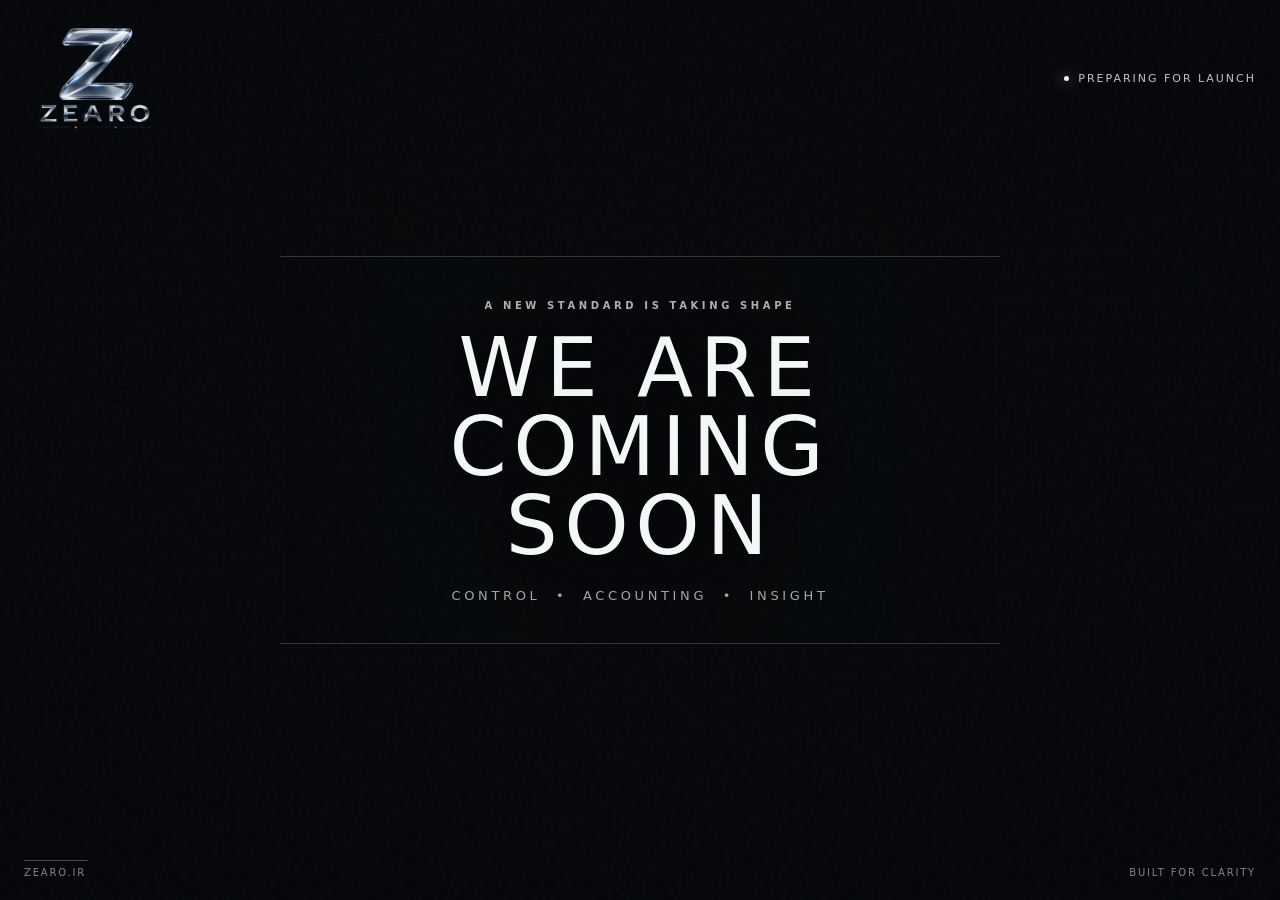
==== index.html @ f83a431b "Fix bullet character encoding in tagline" ====
<!doctype html>
<html lang="en">
<head>
  <meta charset="utf-8" />
  <meta name="viewport" content="width=device-width,initial-scale=1,viewport-fit=cover" />
  <meta name="theme-color" content="#070a0d" />
  <meta name="description" content="ZEARO â€” Control â€¢ Accounting â€¢ Insight. Coming soon." />
  <title>ZEARO â€” Coming Soon</title>
  <style>
    :root{
      --fg:#f4f7f8;
      --muted:rgba(244,247,248,.66);
      --line:rgba(255,255,255,.18);
    }

    *{box-sizing:border-box}
    html,body{width:100%;height:100%;margin:0}
    body{
      overflow:hidden;
      background:#05070a;
      color:var(--fg);
      font-family:Inter,ui-sans-serif,system-ui,-apple-system,BlinkMacSystemFont,"Segoe UI",Arial,sans-serif;
      -webkit-font-smoothing:antialiased;
      text-rendering:optimizeLegibility;
    }

    .stage{
      position:fixed;
      inset:0;
      width:100vw;
      height:100dvh;
      isolation:isolate;
      overflow:hidden;
      background:#05070a;
    }

    /* The source video itself now fills the entire viewport. */
    .hero-video{
      position:absolute;
      inset:0;
      z-index:-4;
      width:100vw;
      height:100%;
      min-width:100%;
      min-height:100%;
      object-fit:cover;
      object-position:center center;
      filter:saturate(.88) contrast(1.06) brightness(.72);
    }

    .veil{
      position:absolute;
      inset:0;
      z-index:-3;
      background:
        radial-gradient(circle at 50% 43%, transparent 0 12%, rgba(2,4,7,.06) 34%, rgba(2,4,7,.30) 80%),
        linear-gradient(to bottom, rgba(3,5,8,.26), rgba(3,5,8,.03) 30%, rgba(3,5,8,.06) 62%, rgba(3,5,8,.52));
    }

    .grain{
      position:absolute;
      inset:0;
      z-index:-2;
      opacity:.045;
      pointer-events:none;
      background-image:url("data:image/svg+xml,%3Csvg viewBox='0 0 180 180' xmlns='http://www.w3.org/2000/svg'%3E%3Cfilter id='n'%3E%3CfeTurbulence type='fractalNoise' baseFrequency='.86' numOctaves='3' stitchTiles='stitch'/%3E%3C/filter%3E%3Crect width='100%25' height='100%25' filter='url(%23n)' opacity='.62'/%3E%3C/svg%3E");
    }

    .top{
      position:absolute;
      top:max(24px,env(safe-area-inset-top));
      left:max(24px,env(safe-area-inset-left));
      right:max(24px,env(safe-area-inset-right));
      display:flex;
      justify-content:space-between;
      align-items:center;
      gap:24px;
      letter-spacing:.18em;
      text-transform:uppercase;
      font-size:11px;
      color:rgba(255,255,255,.76);
    }

    .brand{font-weight:700;letter-spacing:.30em}
    .status{display:flex;align-items:center;gap:9px;white-space:nowrap}
    .dot{
      width:5px;height:5px;border-radius:50%;
      background:#eef2f3;
      box-shadow:0 0 14px rgba(255,255,255,.78);
    }

    .center{
      position:absolute;
      inset:0;
      display:grid;
      place-items:center;
      padding:100px 24px;
      text-align:center;
    }

    .panel{
      width:min(720px,92vw);
      padding:44px 24px 40px;
      border-top:1px solid var(--line);
      border-bottom:1px solid var(--line);
      background:linear-gradient(90deg,transparent,rgba(5,8,11,.14),transparent);
      backdrop-filter:blur(1.5px);
      -webkit-backdrop-filter:blur(1.5px);
      animation:appear 1.35s cubic-bezier(.2,.72,.2,1) both;
    }

    .eyebrow{
      margin:0 0 18px;
      font-size:10px;
      line-height:1;
      font-weight:600;
      letter-spacing:.36em;
      text-transform:uppercase;
      color:rgba(255,255,255,.68);
    }

    h1{
      margin:0;
      font-size:clamp(38px,6.6vw,82px);
      line-height:.96;
      font-weight:300;
      letter-spacing:.08em;
      text-transform:uppercase;
      text-shadow:0 2px 34px rgba(0,0,0,.46);
    }

    .sub{
      margin:22px 0 0;
      font-size:clamp(10px,1.2vw,13px);
      font-weight:500;
      letter-spacing:.28em;
      text-transform:uppercase;
      color:var(--muted);
    }

    .bottom{
      position:absolute;
      left:max(24px,env(safe-area-inset-left));
      right:max(24px,env(safe-area-inset-right));
      bottom:max(22px,env(safe-area-inset-bottom));
      display:flex;
      align-items:flex-end;
      justify-content:space-between;
      gap:24px;
      font-size:10px;
      letter-spacing:.18em;
      text-transform:uppercase;
      color:rgba(255,255,255,.50);
    }

    .line{width:64px;height:1px;background:rgba(255,255,255,.28);margin-bottom:6px}

    @keyframes appear{
      from{opacity:0;transform:translateY(16px);filter:blur(5px)}
      to{opacity:1;transform:translateY(0);filter:blur(0)}
    }

    @media (max-width:640px){
      .top{top:max(18px,env(safe-area-inset-top));left:18px;right:18px}
      .top .status{display:none}
      .center{padding:84px 18px}
      .panel{padding:34px 10px 30px;width:100%}
      .eyebrow{letter-spacing:.28em}
      h1{letter-spacing:.055em}
      .sub{line-height:1.8;letter-spacing:.19em}
      .bottom{left:18px;right:18px;bottom:max(18px,env(safe-area-inset-bottom))}
      .bottom .right{display:none}
      .hero-video{object-position:center center}
    }

    @media (prefers-reduced-motion:reduce){.panel{animation:none}}
  </style>
</head>
<body>
  <main class="stage">
    <video class="hero-video" autoplay muted loop playsinline preload="auto">
      <source src="assets/zearo-coming-soon.mp4" type="video/mp4">
    </video>

    <div class="veil"></div>
    <div class="grain"></div>

    <header class="top">
      <div class="brand"><img src="assets/zearo-logo-system.png" alt="ZEARO" style="display:block;width:140px;max-width:28vw;height:auto;"></div>
      <div class="status"><span class="dot"></span><span>Preparing for launch</span></div>
    </header>

    <section class="center" aria-label="ZEARO coming soon">
      <div class="panel">
        <p class="eyebrow">A new standard is taking shape</p>
        <h1>We Are<br>Coming Soon</h1>
        <p class="sub">Control&nbsp;&nbsp;&bull;&nbsp;&nbsp;Accounting&nbsp;&nbsp;&bull;&nbsp;&nbsp;Insight</p>
      </div>
    </section>

    <footer class="bottom">
      <div><div class="line"></div><div>zearo.ir</div></div>
      <div class="right">Built for clarity</div>
    </footer>
  </main>

  <script>
    const video=document.querySelector('.hero-video');
    const start=()=>video.play().catch(()=>{});
    start();
    document.addEventListener('visibilitychange',()=>{if(!document.hidden)start();});
  </script>
</body>
</html>
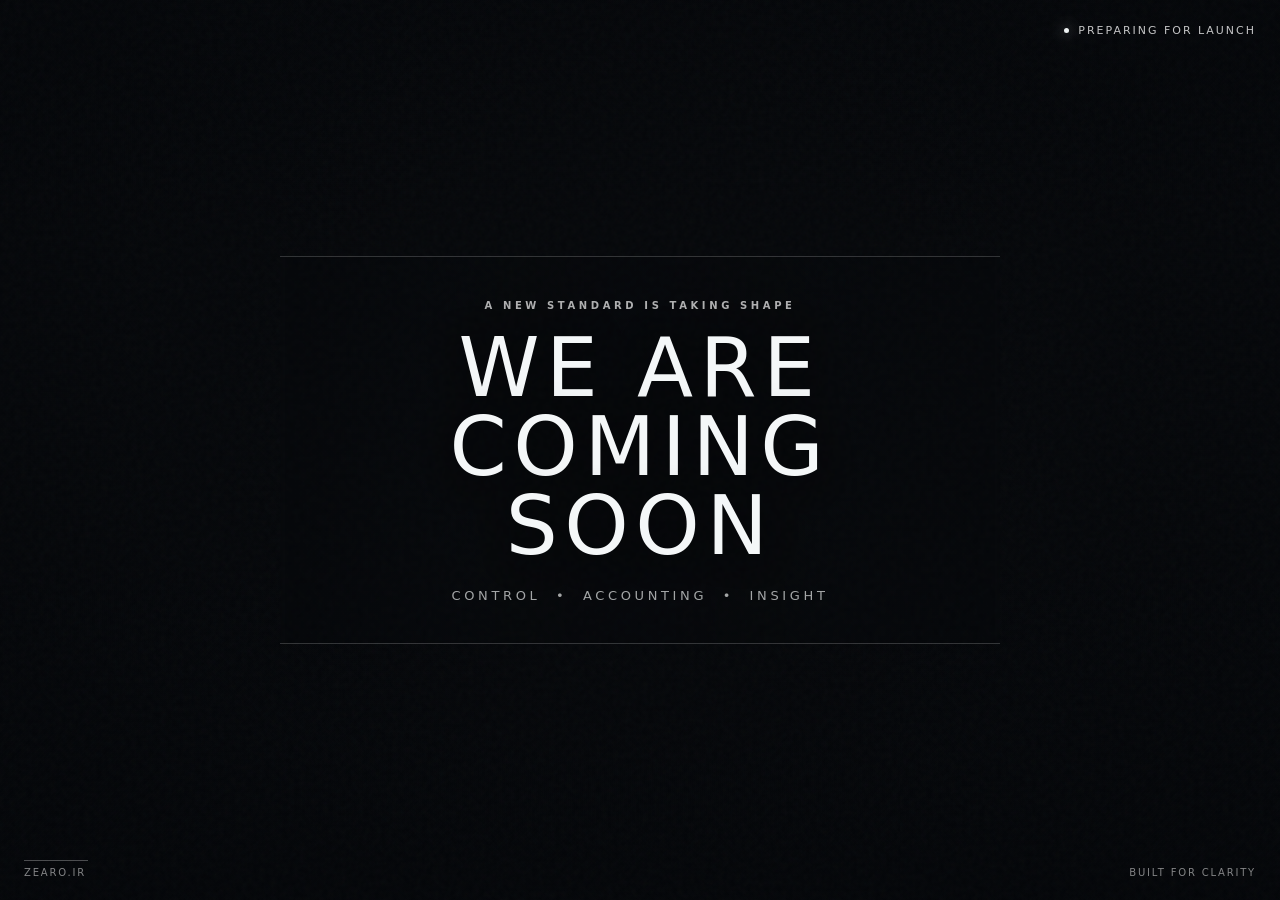
==== commit 1963b1b6: "Remove top landing logo" ====
--- a/index.html
+++ b/index.html
@@ -4,8 +4,8 @@
   <meta charset="utf-8" />
   <meta name="viewport" content="width=device-width,initial-scale=1,viewport-fit=cover" />
   <meta name="theme-color" content="#070a0d" />
-  <meta name="description" content="ZEARO â€” Control â€¢ Accounting â€¢ Insight. Coming soon." />
-  <title>ZEARO â€” Coming Soon</title>
+  <meta name="description" content="ZEARO | Control - Accounting - Insight. Coming soon." />
+  <title>ZEARO | Coming Soon</title>
   <style>
     :root{
       --fg:#f4f7f8;
@@ -34,7 +34,6 @@
       background:#05070a;
     }
 
-    /* The source video itself now fills the entire viewport. */
     .hero-video{
       position:absolute;
       inset:0;
@@ -72,7 +71,7 @@
       left:max(24px,env(safe-area-inset-left));
       right:max(24px,env(safe-area-inset-right));
       display:flex;
-      justify-content:space-between;
+      justify-content:flex-end;
       align-items:center;
       gap:24px;
       letter-spacing:.18em;
@@ -81,7 +80,6 @@
       color:rgba(255,255,255,.76);
     }
 
-    .brand{font-weight:700;letter-spacing:.30em}
     .status{display:flex;align-items:center;gap:9px;white-space:nowrap}
     .dot{
       width:5px;height:5px;border-radius:50%;
@@ -186,7 +184,6 @@
     <div class="grain"></div>
 
     <header class="top">
-      <div class="brand"><img src="assets/zearo-logo-system.png" alt="ZEARO" style="display:block;width:140px;max-width:28vw;height:auto;"></div>
       <div class="status"><span class="dot"></span><span>Preparing for launch</span></div>
     </header>
 
@@ -212,6 +209,3 @@
   </script>
 </body>
 </html>
-
-
-
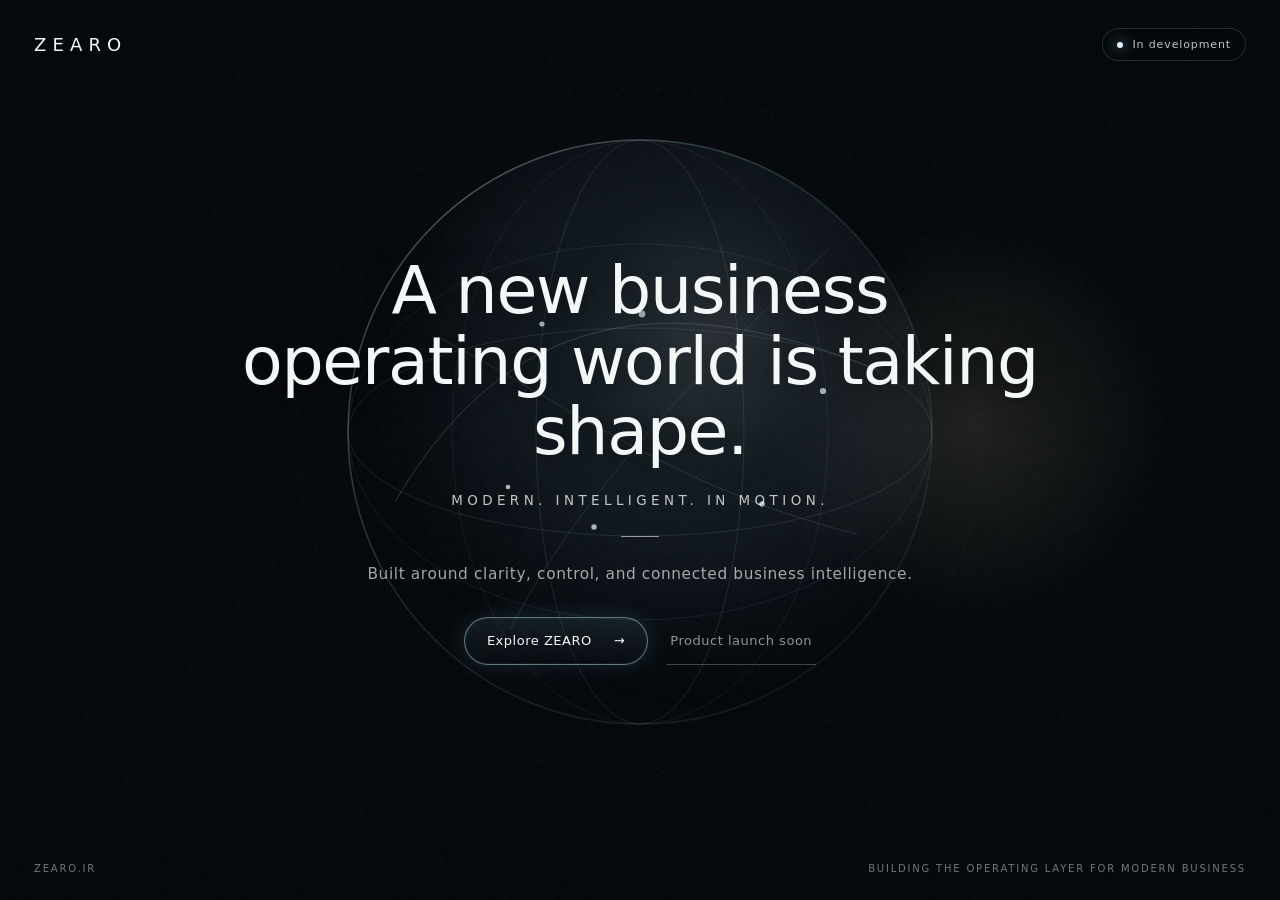
==== commit f74039a2: "Refresh ZEARO pre-launch hero with intelligent world direction" ====
--- a/index.html
+++ b/index.html
@@ -3,27 +3,31 @@
 <head>
   <meta charset="utf-8" />
   <meta name="viewport" content="width=device-width,initial-scale=1,viewport-fit=cover" />
-  <meta name="theme-color" content="#070a0d" />
-  <meta name="description" content="ZEARO | Control - Accounting - Insight. Coming soon." />
-  <title>ZEARO | Coming Soon</title>
+  <meta name="theme-color" content="#05080b" />
+  <meta name="description" content="ZEARO — a modern, intelligent business operating world is taking shape." />
+  <meta property="og:title" content="ZEARO | In Development" />
+  <meta property="og:description" content="A new business operating world is taking shape." />
+  <meta property="og:type" content="website" />
+  <meta property="og:url" content="https://zearo.ir/" />
+  <title>ZEARO | In Development</title>
   <style>
     :root{
       --fg:#f4f7f8;
       --muted:rgba(244,247,248,.66);
-      --line:rgba(255,255,255,.18);
-    }
-
+      --soft:rgba(244,247,248,.46);
+      --line:rgba(255,255,255,.15);
+      --glass:rgba(8,13,18,.26);
+    }
     *{box-sizing:border-box}
     html,body{width:100%;height:100%;margin:0}
     body{
       overflow:hidden;
-      background:#05070a;
+      background:#05080b;
       color:var(--fg);
       font-family:Inter,ui-sans-serif,system-ui,-apple-system,BlinkMacSystemFont,"Segoe UI",Arial,sans-serif;
       -webkit-font-smoothing:antialiased;
       text-rendering:optimizeLegibility;
     }
-
     .stage{
       position:fixed;
       inset:0;
@@ -31,173 +35,279 @@
       height:100dvh;
       isolation:isolate;
       overflow:hidden;
-      background:#05070a;
-    }
-
+      background:#05080b;
+    }
     .hero-video{
       position:absolute;
       inset:0;
-      z-index:-4;
+      z-index:-6;
       width:100vw;
       height:100%;
       min-width:100%;
       min-height:100%;
       object-fit:cover;
       object-position:center center;
-      filter:saturate(.88) contrast(1.06) brightness(.72);
-    }
-
+      filter:saturate(.72) contrast(1.08) brightness(.55);
+      transform:scale(1.025);
+    }
     .veil{
       position:absolute;
       inset:0;
-      z-index:-3;
+      z-index:-5;
       background:
-        radial-gradient(circle at 50% 43%, transparent 0 12%, rgba(2,4,7,.06) 34%, rgba(2,4,7,.30) 80%),
-        linear-gradient(to bottom, rgba(3,5,8,.26), rgba(3,5,8,.03) 30%, rgba(3,5,8,.06) 62%, rgba(3,5,8,.52));
-    }
-
+        radial-gradient(circle at 50% 45%, rgba(80,123,147,.08), transparent 33%),
+        radial-gradient(circle at 76% 47%, rgba(218,214,183,.12), transparent 18%),
+        linear-gradient(to bottom, rgba(2,5,8,.30), rgba(2,5,8,.05) 42%, rgba(2,5,8,.35) 100%);
+    }
     .grain{
       position:absolute;
       inset:0;
-      z-index:-2;
-      opacity:.045;
+      z-index:-1;
+      opacity:.035;
       pointer-events:none;
       background-image:url("data:image/svg+xml,%3Csvg viewBox='0 0 180 180' xmlns='http://www.w3.org/2000/svg'%3E%3Cfilter id='n'%3E%3CfeTurbulence type='fractalNoise' baseFrequency='.86' numOctaves='3' stitchTiles='stitch'/%3E%3C/filter%3E%3Crect width='100%25' height='100%25' filter='url(%23n)' opacity='.62'/%3E%3C/svg%3E");
     }
-
+    .grid{
+      position:absolute;
+      inset:0;
+      z-index:-3;
+      pointer-events:none;
+      opacity:.18;
+      background:
+        linear-gradient(90deg,transparent 24.9%,rgba(255,255,255,.08) 25%,transparent 25.1%,transparent 49.9%,rgba(255,255,255,.08) 50%,transparent 50.1%,transparent 74.9%,rgba(255,255,255,.08) 75%,transparent 75.1%);
+      mask-image:linear-gradient(to bottom,rgba(0,0,0,.7),transparent 82%);
+    }
+    .world{
+      position:absolute;
+      z-index:-2;
+      left:50%;
+      top:48%;
+      width:min(900px,78vw);
+      aspect-ratio:1;
+      transform:translate(-50%,-50%);
+      opacity:.72;
+      filter:drop-shadow(0 0 38px rgba(155,210,236,.12));
+      animation:float 12s ease-in-out infinite;
+    }
+    .world svg{width:100%;height:100%;display:block}
     .top{
       position:absolute;
-      top:max(24px,env(safe-area-inset-top));
-      left:max(24px,env(safe-area-inset-left));
-      right:max(24px,env(safe-area-inset-right));
-      display:flex;
-      justify-content:flex-end;
-      align-items:center;
+      top:max(28px,env(safe-area-inset-top));
+      left:max(34px,env(safe-area-inset-left));
+      right:max(34px,env(safe-area-inset-right));
+      display:flex;
+      align-items:center;
+      justify-content:space-between;
       gap:24px;
-      letter-spacing:.18em;
+      font-size:11px;
       text-transform:uppercase;
-      font-size:11px;
+      letter-spacing:.20em;
+    }
+    .brand{font-size:18px;letter-spacing:.34em;font-weight:500}
+    .status{
+      display:flex;
+      align-items:center;
+      gap:9px;
+      padding:9px 14px;
+      border:1px solid rgba(255,255,255,.14);
+      border-radius:999px;
+      background:rgba(4,8,12,.28);
+      backdrop-filter:blur(12px);
+      -webkit-backdrop-filter:blur(12px);
       color:rgba(255,255,255,.76);
-    }
-
-    .status{display:flex;align-items:center;gap:9px;white-space:nowrap}
+      letter-spacing:.08em;
+      text-transform:none;
+    }
     .dot{
-      width:5px;height:5px;border-radius:50%;
-      background:#eef2f3;
-      box-shadow:0 0 14px rgba(255,255,255,.78);
-    }
-
+      width:6px;height:6px;border-radius:50%;
+      background:#dff4ff;
+      box-shadow:0 0 14px rgba(188,232,255,.9);
+    }
     .center{
       position:absolute;
       inset:0;
       display:grid;
       place-items:center;
-      padding:100px 24px;
+      padding:116px 22px 96px;
       text-align:center;
     }
-
-    .panel{
-      width:min(720px,92vw);
-      padding:44px 24px 40px;
-      border-top:1px solid var(--line);
-      border-bottom:1px solid var(--line);
-      background:linear-gradient(90deg,transparent,rgba(5,8,11,.14),transparent);
-      backdrop-filter:blur(1.5px);
-      -webkit-backdrop-filter:blur(1.5px);
-      animation:appear 1.35s cubic-bezier(.2,.72,.2,1) both;
-    }
-
-    .eyebrow{
-      margin:0 0 18px;
-      font-size:10px;
-      line-height:1;
-      font-weight:600;
-      letter-spacing:.36em;
-      text-transform:uppercase;
-      color:rgba(255,255,255,.68);
-    }
-
+    .hero{
+      width:min(920px,92vw);
+      display:flex;
+      flex-direction:column;
+      align-items:center;
+      animation:appear 1.2s cubic-bezier(.2,.72,.2,1) both;
+    }
     h1{
       margin:0;
-      font-size:clamp(38px,6.6vw,82px);
-      line-height:.96;
+      max-width:900px;
+      font-size:clamp(38px,5.2vw,74px);
+      line-height:1.06;
       font-weight:300;
-      letter-spacing:.08em;
+      letter-spacing:-.02em;
+      text-shadow:0 3px 32px rgba(0,0,0,.56);
+    }
+    .sub{
+      margin:26px 0 0;
+      font-size:clamp(11px,1.05vw,14px);
+      font-weight:500;
+      letter-spacing:.33em;
       text-transform:uppercase;
-      text-shadow:0 2px 34px rgba(0,0,0,.46);
-    }
-
-    .sub{
-      margin:22px 0 0;
-      font-size:clamp(10px,1.2vw,13px);
-      font-weight:500;
-      letter-spacing:.28em;
-      text-transform:uppercase;
+      color:rgba(255,255,255,.75);
+    }
+    .rule{
+      width:38px;
+      height:1px;
+      margin:28px 0 24px;
+      background:rgba(255,255,255,.56);
+    }
+    .desc{
+      margin:0;
+      max-width:760px;
+      font-size:clamp(13px,1.2vw,16px);
+      line-height:1.7;
+      letter-spacing:.04em;
       color:var(--muted);
     }
-
+    .actions{
+      margin-top:30px;
+      display:flex;
+      align-items:center;
+      justify-content:center;
+      gap:18px;
+      flex-wrap:wrap;
+    }
+    .primary,.secondary{
+      display:inline-flex;
+      align-items:center;
+      justify-content:center;
+      min-height:48px;
+      text-decoration:none;
+      color:var(--fg);
+      font-size:13px;
+      letter-spacing:.04em;
+    }
+    .primary{
+      min-width:184px;
+      gap:22px;
+      padding:0 22px;
+      border:1px solid rgba(196,231,248,.45);
+      border-radius:999px;
+      background:linear-gradient(180deg,rgba(146,205,234,.10),rgba(12,18,24,.36));
+      box-shadow:0 0 0 1px rgba(142,207,239,.06) inset,0 0 22px rgba(113,194,236,.16);
+      backdrop-filter:blur(10px);
+      -webkit-backdrop-filter:blur(10px);
+    }
+    .secondary{
+      min-width:auto;
+      padding:0 4px;
+      color:rgba(255,255,255,.56);
+      border-bottom:1px solid rgba(255,255,255,.24);
+    }
     .bottom{
       position:absolute;
-      left:max(24px,env(safe-area-inset-left));
-      right:max(24px,env(safe-area-inset-right));
-      bottom:max(22px,env(safe-area-inset-bottom));
-      display:flex;
-      align-items:flex-end;
+      left:max(34px,env(safe-area-inset-left));
+      right:max(34px,env(safe-area-inset-right));
+      bottom:max(26px,env(safe-area-inset-bottom));
+      display:flex;
       justify-content:space-between;
-      gap:24px;
+      gap:20px;
       font-size:10px;
       letter-spacing:.18em;
       text-transform:uppercase;
-      color:rgba(255,255,255,.50);
-    }
-
-    .line{width:64px;height:1px;background:rgba(255,255,255,.28);margin-bottom:6px}
-
+      color:var(--soft);
+    }
     @keyframes appear{
-      from{opacity:0;transform:translateY(16px);filter:blur(5px)}
+      from{opacity:0;transform:translateY(18px);filter:blur(5px)}
       to{opacity:1;transform:translateY(0);filter:blur(0)}
     }
-
-    @media (max-width:640px){
-      .top{top:max(18px,env(safe-area-inset-top));left:18px;right:18px}
-      .top .status{display:none}
-      .center{padding:84px 18px}
-      .panel{padding:34px 10px 30px;width:100%}
-      .eyebrow{letter-spacing:.28em}
-      h1{letter-spacing:.055em}
-      .sub{line-height:1.8;letter-spacing:.19em}
-      .bottom{left:18px;right:18px;bottom:max(18px,env(safe-area-inset-bottom))}
+    @keyframes float{
+      0%,100%{transform:translate(-50%,-50%) scale(1)}
+      50%{transform:translate(-50%,-51.2%) scale(1.012)}
+    }
+    @media(max-width:700px){
+      .top{top:max(20px,env(safe-area-inset-top));left:20px;right:20px}
+      .brand{font-size:15px}
+      .status{font-size:10px;padding:8px 11px}
+      .center{padding:100px 18px 86px}
+      .world{width:125vw;top:45%;opacity:.56}
+      h1{font-size:clamp(38px,11vw,58px);line-height:1.02}
+      .sub{font-size:10px;line-height:1.8;letter-spacing:.22em}
+      .desc{max-width:330px;font-size:12px}
+      .actions{margin-top:24px;gap:14px}
+      .primary{min-width:170px}
+      .bottom{left:20px;right:20px;bottom:max(18px,env(safe-area-inset-bottom))}
       .bottom .right{display:none}
-      .hero-video{object-position:center center}
-    }
-
-    @media (prefers-reduced-motion:reduce){.panel{animation:none}}
+    }
+    @media(prefers-reduced-motion:reduce){.hero,.world{animation:none}}
   </style>
 </head>
 <body>
   <main class="stage">
-    <video class="hero-video" autoplay muted loop playsinline preload="auto">
+    <video class="hero-video" autoplay muted loop playsinline preload="auto" aria-hidden="true">
       <source src="assets/zearo-coming-soon.mp4" type="video/mp4">
     </video>
 
     <div class="veil"></div>
+    <div class="grid"></div>
+
+    <div class="world" aria-hidden="true">
+      <svg viewBox="0 0 900 900" role="presentation">
+        <defs>
+          <radialGradient id="orb" cx="62%" cy="34%" r="64%">
+            <stop offset="0" stop-color="#dff4ff" stop-opacity=".22"/>
+            <stop offset=".38" stop-color="#7fb0ca" stop-opacity=".10"/>
+            <stop offset=".72" stop-color="#162733" stop-opacity=".16"/>
+            <stop offset="1" stop-color="#05080b" stop-opacity="0"/>
+          </radialGradient>
+          <linearGradient id="rim" x1="0" y1="0" x2="1" y2="1">
+            <stop offset="0" stop-color="#e9f8ff" stop-opacity=".54"/>
+            <stop offset=".48" stop-color="#8cc7e4" stop-opacity=".22"/>
+            <stop offset="1" stop-color="#d8b985" stop-opacity=".10"/>
+          </linearGradient>
+        </defs>
+        <circle cx="450" cy="450" r="292" fill="url(#orb)" stroke="url(#rim)" stroke-width="1.4"/>
+        <ellipse cx="450" cy="450" rx="292" ry="104" fill="none" stroke="#d8f1ff" stroke-opacity=".14"/>
+        <ellipse cx="450" cy="450" rx="292" ry="188" fill="none" stroke="#d8f1ff" stroke-opacity=".10"/>
+        <ellipse cx="450" cy="450" rx="104" ry="292" fill="none" stroke="#d8f1ff" stroke-opacity=".14"/>
+        <ellipse cx="450" cy="450" rx="188" ry="292" fill="none" stroke="#d8f1ff" stroke-opacity=".09"/>
+        <circle cx="450" cy="450" r="344" fill="none" stroke="#d8f1ff" stroke-opacity=".10" stroke-dasharray="2 7"/>
+        <circle cx="450" cy="450" r="380" fill="none" stroke="#d8f1ff" stroke-opacity=".08" stroke-dasharray="1 9"/>
+        <path d="M205 520 C315 332 470 300 688 388" fill="none" stroke="#dff4ff" stroke-opacity=".25"/>
+        <path d="M248 355 C390 430 490 508 667 552" fill="none" stroke="#dff4ff" stroke-opacity=".18"/>
+        <path d="M320 648 C390 510 510 390 640 266" fill="none" stroke="#dff4ff" stroke-opacity=".15"/>
+        <g fill="#e9f8ff">
+          <circle cx="271" cy="398" r="3.2"/><circle cx="352" cy="342" r="2.6"/>
+          <circle cx="452" cy="332" r="3.4"/><circle cx="548" cy="365" r="2.5"/>
+          <circle cx="633" cy="409" r="3.1"/><circle cx="572" cy="522" r="2.8"/>
+          <circle cx="404" cy="545" r="2.7"/><circle cx="318" cy="505" r="2.3"/>
+        </g>
+      </svg>
+    </div>
+
     <div class="grain"></div>
 
     <header class="top">
-      <div class="status"><span class="dot"></span><span>Preparing for launch</span></div>
+      <div class="brand">ZEARO</div>
+      <div class="status"><span class="dot"></span><span>In development</span></div>
     </header>
 
-    <section class="center" aria-label="ZEARO coming soon">
-      <div class="panel">
-        <p class="eyebrow">A new standard is taking shape</p>
-        <h1>We Are<br>Coming Soon</h1>
-        <p class="sub">Control&nbsp;&nbsp;&bull;&nbsp;&nbsp;Accounting&nbsp;&nbsp;&bull;&nbsp;&nbsp;Insight</p>
+    <section class="center" aria-label="ZEARO pre-launch">
+      <div class="hero">
+        <h1>A new business<br>operating world is taking shape.</h1>
+        <p class="sub">Modern. Intelligent. In motion.</p>
+        <div class="rule"></div>
+        <p class="desc">Built around clarity, control, and connected business intelligence.</p>
+        <div class="actions">
+          <span class="primary">Explore ZEARO <span aria-hidden="true">→</span></span>
+          <span class="secondary">Product launch soon</span>
+        </div>
       </div>
     </section>
 
     <footer class="bottom">
-      <div><div class="line"></div><div>zearo.ir</div></div>
-      <div class="right">Built for clarity</div>
+      <div>zearo.ir</div>
+      <div class="right">Building the operating layer for modern business</div>
     </footer>
   </main>
 
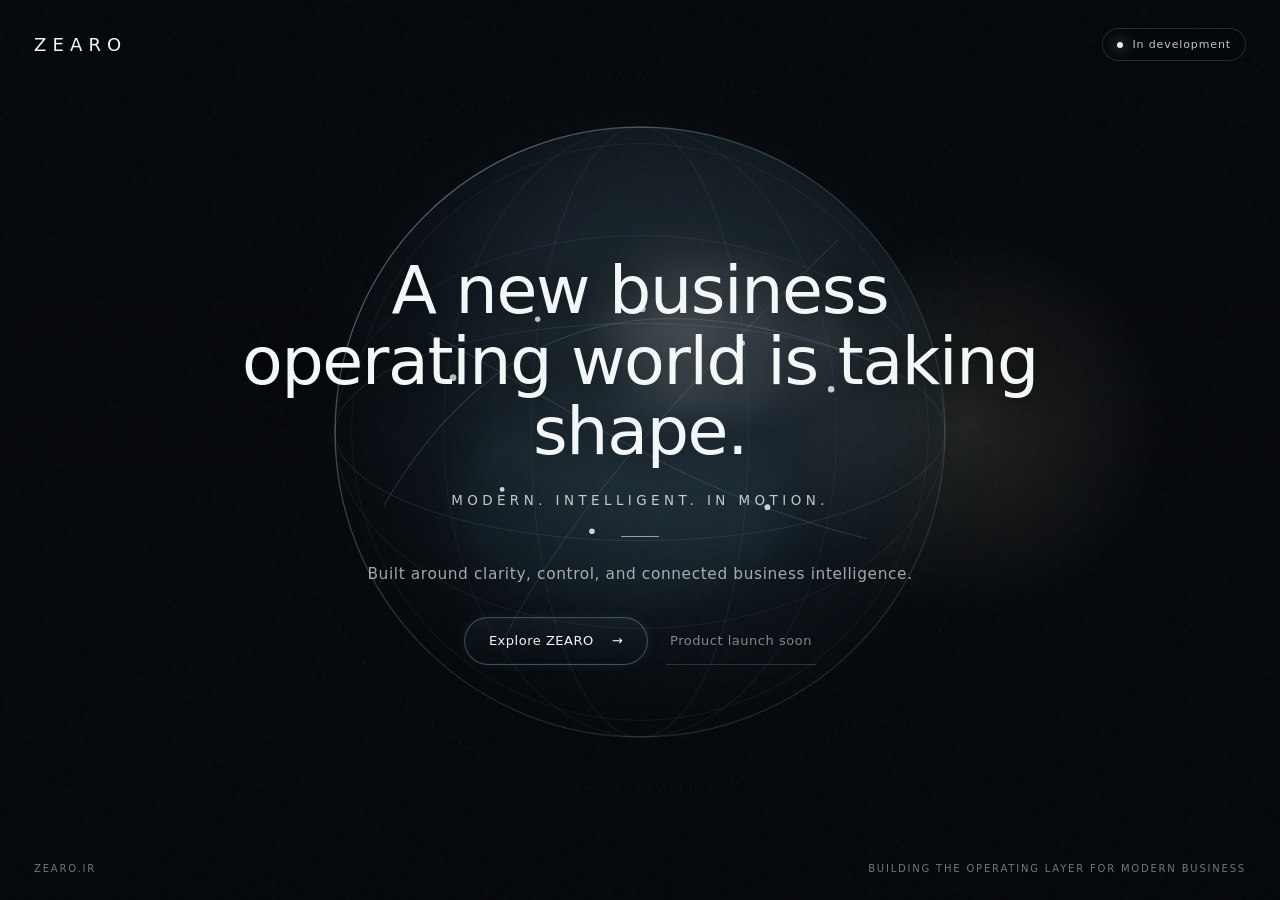
==== commit 351f95b7: "Refine ZEARO globe lighting and CTA" ====
--- a/index.html
+++ b/index.html
@@ -10,16 +10,17 @@
   <meta property="og:type" content="website" />
   <meta property="og:url" content="https://zearo.ir/" />
   <title>ZEARO | In Development</title>
+
   <style>
     :root{
       --fg:#f4f7f8;
       --muted:rgba(244,247,248,.66);
       --soft:rgba(244,247,248,.46);
-      --line:rgba(255,255,255,.15);
-      --glass:rgba(8,13,18,.26);
-    }
+    }
+
     *{box-sizing:border-box}
     html,body{width:100%;height:100%;margin:0}
+
     body{
       overflow:hidden;
       background:#05080b;
@@ -28,6 +29,7 @@
       -webkit-font-smoothing:antialiased;
       text-rendering:optimizeLegibility;
     }
+
     .stage{
       position:fixed;
       inset:0;
@@ -37,6 +39,7 @@
       overflow:hidden;
       background:#05080b;
     }
+
     .hero-video{
       position:absolute;
       inset:0;
@@ -50,6 +53,7 @@
       filter:saturate(.72) contrast(1.08) brightness(.55);
       transform:scale(1.025);
     }
+
     .veil{
       position:absolute;
       inset:0;
@@ -59,6 +63,29 @@
         radial-gradient(circle at 76% 47%, rgba(218,214,183,.12), transparent 18%),
         linear-gradient(to bottom, rgba(2,5,8,.30), rgba(2,5,8,.05) 42%, rgba(2,5,8,.35) 100%);
     }
+
+    .grid{
+      position:absolute;
+      inset:0;
+      z-index:-3;
+      pointer-events:none;
+      opacity:.18;
+      background:
+        linear-gradient(
+          90deg,
+          transparent 24.9%,
+          rgba(255,255,255,.08) 25%,
+          transparent 25.1%,
+          transparent 49.9%,
+          rgba(255,255,255,.08) 50%,
+          transparent 50.1%,
+          transparent 74.9%,
+          rgba(255,255,255,.08) 75%,
+          transparent 75.1%
+        );
+      mask-image:linear-gradient(to bottom,rgba(0,0,0,.7),transparent 82%);
+    }
+
     .grain{
       position:absolute;
       inset:0;
@@ -67,29 +94,26 @@
       pointer-events:none;
       background-image:url("data:image/svg+xml,%3Csvg viewBox='0 0 180 180' xmlns='http://www.w3.org/2000/svg'%3E%3Cfilter id='n'%3E%3CfeTurbulence type='fractalNoise' baseFrequency='.86' numOctaves='3' stitchTiles='stitch'/%3E%3C/filter%3E%3Crect width='100%25' height='100%25' filter='url(%23n)' opacity='.62'/%3E%3C/svg%3E");
     }
-    .grid{
-      position:absolute;
-      inset:0;
-      z-index:-3;
-      pointer-events:none;
-      opacity:.18;
-      background:
-        linear-gradient(90deg,transparent 24.9%,rgba(255,255,255,.08) 25%,transparent 25.1%,transparent 49.9%,rgba(255,255,255,.08) 50%,transparent 50.1%,transparent 74.9%,rgba(255,255,255,.08) 75%,transparent 75.1%);
-      mask-image:linear-gradient(to bottom,rgba(0,0,0,.7),transparent 82%);
-    }
+
     .world{
       position:absolute;
       z-index:-2;
       left:50%;
       top:48%;
-      width:min(900px,78vw);
+      width:min(940px,80vw);
       aspect-ratio:1;
       transform:translate(-50%,-50%);
-      opacity:.72;
-      filter:drop-shadow(0 0 38px rgba(155,210,236,.12));
+      opacity:.86;
+      filter:drop-shadow(0 0 50px rgba(155,210,236,.16));
       animation:float 12s ease-in-out infinite;
     }
-    .world svg{width:100%;height:100%;display:block}
+
+    .world svg{
+      width:100%;
+      height:100%;
+      display:block;
+    }
+
     .top{
       position:absolute;
       top:max(28px,env(safe-area-inset-top));
@@ -103,7 +127,13 @@
       text-transform:uppercase;
       letter-spacing:.20em;
     }
-    .brand{font-size:18px;letter-spacing:.34em;font-weight:500}
+
+    .brand{
+      font-size:18px;
+      letter-spacing:.34em;
+      font-weight:500;
+    }
+
     .status{
       display:flex;
       align-items:center;
@@ -118,11 +148,15 @@
       letter-spacing:.08em;
       text-transform:none;
     }
+
     .dot{
-      width:6px;height:6px;border-radius:50%;
+      width:6px;
+      height:6px;
+      border-radius:50%;
       background:#dff4ff;
       box-shadow:0 0 14px rgba(188,232,255,.9);
     }
+
     .center{
       position:absolute;
       inset:0;
@@ -131,6 +165,7 @@
       padding:116px 22px 96px;
       text-align:center;
     }
+
     .hero{
       width:min(920px,92vw);
       display:flex;
@@ -138,6 +173,7 @@
       align-items:center;
       animation:appear 1.2s cubic-bezier(.2,.72,.2,1) both;
     }
+
     h1{
       margin:0;
       max-width:900px;
@@ -147,6 +183,7 @@
       letter-spacing:-.02em;
       text-shadow:0 3px 32px rgba(0,0,0,.56);
     }
+
     .sub{
       margin:26px 0 0;
       font-size:clamp(11px,1.05vw,14px);
@@ -155,12 +192,14 @@
       text-transform:uppercase;
       color:rgba(255,255,255,.75);
     }
+
     .rule{
       width:38px;
       height:1px;
       margin:28px 0 24px;
       background:rgba(255,255,255,.56);
     }
+
     .desc{
       margin:0;
       max-width:760px;
@@ -169,6 +208,7 @@
       letter-spacing:.04em;
       color:var(--muted);
     }
+
     .actions{
       margin-top:30px;
       display:flex;
@@ -177,6 +217,7 @@
       gap:18px;
       flex-wrap:wrap;
     }
+
     .primary,.secondary{
       display:inline-flex;
       align-items:center;
@@ -187,23 +228,32 @@
       font-size:13px;
       letter-spacing:.04em;
     }
+
     .primary{
       min-width:184px;
-      gap:22px;
-      padding:0 22px;
-      border:1px solid rgba(196,231,248,.45);
+      gap:18px;
+      padding:0 20px;
+      border:1px solid rgba(196,231,248,.28);
       border-radius:999px;
-      background:linear-gradient(180deg,rgba(146,205,234,.10),rgba(12,18,24,.36));
-      box-shadow:0 0 0 1px rgba(142,207,239,.06) inset,0 0 22px rgba(113,194,236,.16);
-      backdrop-filter:blur(10px);
-      -webkit-backdrop-filter:blur(10px);
-    }
+      background:linear-gradient(
+        180deg,
+        rgba(146,205,234,.06),
+        rgba(12,18,24,.24)
+      );
+      box-shadow:
+        0 0 0 1px rgba(142,207,239,.03) inset,
+        0 0 14px rgba(113,194,236,.08);
+      backdrop-filter:blur(8px);
+      -webkit-backdrop-filter:blur(8px);
+    }
+
     .secondary{
       min-width:auto;
       padding:0 4px;
-      color:rgba(255,255,255,.56);
-      border-bottom:1px solid rgba(255,255,255,.24);
-    }
+      color:rgba(255,255,255,.50);
+      border-bottom:1px solid rgba(255,255,255,.16);
+    }
+
     .bottom{
       position:absolute;
       left:max(34px,env(safe-area-inset-left));
@@ -217,34 +267,108 @@
       text-transform:uppercase;
       color:var(--soft);
     }
+
     @keyframes appear{
-      from{opacity:0;transform:translateY(18px);filter:blur(5px)}
-      to{opacity:1;transform:translateY(0);filter:blur(0)}
-    }
+      from{
+        opacity:0;
+        transform:translateY(18px);
+        filter:blur(5px)
+      }
+      to{
+        opacity:1;
+        transform:translateY(0);
+        filter:blur(0)
+      }
+    }
+
     @keyframes float{
-      0%,100%{transform:translate(-50%,-50%) scale(1)}
-      50%{transform:translate(-50%,-51.2%) scale(1.012)}
-    }
+      0%,100%{
+        transform:translate(-50%,-50%) scale(1)
+      }
+      50%{
+        transform:translate(-50%,-51.2%) scale(1.012)
+      }
+    }
+
     @media(max-width:700px){
-      .top{top:max(20px,env(safe-area-inset-top));left:20px;right:20px}
+      .top{
+        top:max(20px,env(safe-area-inset-top));
+        left:20px;
+        right:20px;
+      }
+
       .brand{font-size:15px}
-      .status{font-size:10px;padding:8px 11px}
-      .center{padding:100px 18px 86px}
-      .world{width:125vw;top:45%;opacity:.56}
-      h1{font-size:clamp(38px,11vw,58px);line-height:1.02}
-      .sub{font-size:10px;line-height:1.8;letter-spacing:.22em}
-      .desc{max-width:330px;font-size:12px}
-      .actions{margin-top:24px;gap:14px}
-      .primary{min-width:170px}
-      .bottom{left:20px;right:20px;bottom:max(18px,env(safe-area-inset-bottom))}
-      .bottom .right{display:none}
-    }
-    @media(prefers-reduced-motion:reduce){.hero,.world{animation:none}}
+
+      .status{
+        font-size:10px;
+        padding:8px 11px;
+      }
+
+      .center{
+        padding:100px 18px 86px;
+      }
+
+      .world{
+        width:125vw;
+        top:45%;
+        opacity:.64;
+      }
+
+      h1{
+        font-size:clamp(38px,11vw,58px);
+        line-height:1.02;
+      }
+
+      .sub{
+        font-size:10px;
+        line-height:1.8;
+        letter-spacing:.22em;
+      }
+
+      .desc{
+        max-width:330px;
+        font-size:12px;
+      }
+
+      .actions{
+        margin-top:24px;
+        gap:14px;
+      }
+
+      .primary{
+        min-width:170px;
+      }
+
+      .bottom{
+        left:20px;
+        right:20px;
+        bottom:max(18px,env(safe-area-inset-bottom));
+      }
+
+      .bottom .right{
+        display:none;
+      }
+    }
+
+    @media(prefers-reduced-motion:reduce){
+      .hero,.world{
+        animation:none;
+      }
+    }
   </style>
 </head>
+
 <body>
   <main class="stage">
-    <video class="hero-video" autoplay muted loop playsinline preload="auto" aria-hidden="true">
+    <video
+      class="hero-video"
+      autoplay
+      muted
+      loop
+      playsinline
+      preload="auto"
+      aria-hidden="true"
+    >
       <source src="assets/zearo-coming-soon.mp4" type="video/mp4">
     </video>
 
@@ -254,34 +378,152 @@
     <div class="world" aria-hidden="true">
       <svg viewBox="0 0 900 900" role="presentation">
         <defs>
-          <radialGradient id="orb" cx="62%" cy="34%" r="64%">
-            <stop offset="0" stop-color="#dff4ff" stop-opacity=".22"/>
-            <stop offset=".38" stop-color="#7fb0ca" stop-opacity=".10"/>
-            <stop offset=".72" stop-color="#162733" stop-opacity=".16"/>
-            <stop offset="1" stop-color="#05080b" stop-opacity="0"/>
+          <radialGradient id="planetFill" cx="58%" cy="34%" r="68%">
+            <stop offset="0" stop-color="#e8f7ff" stop-opacity=".24"/>
+            <stop offset=".28" stop-color="#7baeca" stop-opacity=".14"/>
+            <stop offset=".62" stop-color="#19303d" stop-opacity=".24"/>
+            <stop offset="1" stop-color="#071018" stop-opacity=".02"/>
           </radialGradient>
-          <linearGradient id="rim" x1="0" y1="0" x2="1" y2="1">
-            <stop offset="0" stop-color="#e9f8ff" stop-opacity=".54"/>
-            <stop offset=".48" stop-color="#8cc7e4" stop-opacity=".22"/>
-            <stop offset="1" stop-color="#d8b985" stop-opacity=".10"/>
+
+          <linearGradient id="planetRim" x1="0" y1="0" x2="1" y2="1">
+            <stop offset="0" stop-color="#eefbff" stop-opacity=".52"/>
+            <stop offset=".52" stop-color="#8cc7e4" stop-opacity=".20"/>
+            <stop offset="1" stop-color="#f2d6a0" stop-opacity=".16"/>
           </linearGradient>
+
+          <filter id="softBlur">
+            <feGaussianBlur stdDeviation="16"/>
+          </filter>
         </defs>
-        <circle cx="450" cy="450" r="292" fill="url(#orb)" stroke="url(#rim)" stroke-width="1.4"/>
-        <ellipse cx="450" cy="450" rx="292" ry="104" fill="none" stroke="#d8f1ff" stroke-opacity=".14"/>
-        <ellipse cx="450" cy="450" rx="292" ry="188" fill="none" stroke="#d8f1ff" stroke-opacity=".10"/>
-        <ellipse cx="450" cy="450" rx="104" ry="292" fill="none" stroke="#d8f1ff" stroke-opacity=".14"/>
-        <ellipse cx="450" cy="450" rx="188" ry="292" fill="none" stroke="#d8f1ff" stroke-opacity=".09"/>
-        <circle cx="450" cy="450" r="344" fill="none" stroke="#d8f1ff" stroke-opacity=".10" stroke-dasharray="2 7"/>
-        <circle cx="450" cy="450" r="380" fill="none" stroke="#d8f1ff" stroke-opacity=".08" stroke-dasharray="1 9"/>
-        <path d="M205 520 C315 332 470 300 688 388" fill="none" stroke="#dff4ff" stroke-opacity=".25"/>
-        <path d="M248 355 C390 430 490 508 667 552" fill="none" stroke="#dff4ff" stroke-opacity=".18"/>
-        <path d="M320 648 C390 510 510 390 640 266" fill="none" stroke="#dff4ff" stroke-opacity=".15"/>
+
+        <circle
+          cx="450"
+          cy="450"
+          r="292"
+          fill="url(#planetFill)"
+          stroke="url(#planetRim)"
+          stroke-width="1.2"
+        />
+
+        <circle
+          cx="450"
+          cy="450"
+          r="276"
+          fill="none"
+          stroke="rgba(255,255,255,.06)"
+        />
+
+        <ellipse
+          cx="450"
+          cy="450"
+          rx="292"
+          ry="104"
+          fill="none"
+          stroke="#d8f1ff"
+          stroke-opacity=".10"
+        />
+
+        <ellipse
+          cx="450"
+          cy="450"
+          rx="292"
+          ry="188"
+          fill="none"
+          stroke="#d8f1ff"
+          stroke-opacity=".07"
+        />
+
+        <ellipse
+          cx="450"
+          cy="450"
+          rx="104"
+          ry="292"
+          fill="none"
+          stroke="#d8f1ff"
+          stroke-opacity=".08"
+        />
+
+        <ellipse
+          cx="450"
+          cy="450"
+          rx="188"
+          ry="292"
+          fill="none"
+          stroke="#d8f1ff"
+          stroke-opacity=".06"
+        />
+
+        <circle
+          cx="450"
+          cy="450"
+          r="344"
+          fill="none"
+          stroke="#d8f1ff"
+          stroke-opacity=".08"
+          stroke-dasharray="2 8"
+        />
+
+        <circle
+          cx="450"
+          cy="450"
+          r="380"
+          fill="none"
+          stroke="#d8f1ff"
+          stroke-opacity=".06"
+          stroke-dasharray="1 10"
+        />
+
+        <path
+          d="M205 520 C315 332 470 300 688 388"
+          fill="none"
+          stroke="#dff4ff"
+          stroke-opacity=".18"
+        />
+
+        <path
+          d="M248 355 C390 430 490 508 667 552"
+          fill="none"
+          stroke="#dff4ff"
+          stroke-opacity=".14"
+        />
+
+        <path
+          d="M320 648 C390 510 510 390 640 266"
+          fill="none"
+          stroke="#dff4ff"
+          stroke-opacity=".12"
+        />
+
         <g fill="#e9f8ff">
-          <circle cx="271" cy="398" r="3.2"/><circle cx="352" cy="342" r="2.6"/>
-          <circle cx="452" cy="332" r="3.4"/><circle cx="548" cy="365" r="2.5"/>
-          <circle cx="633" cy="409" r="3.1"/><circle cx="572" cy="522" r="2.8"/>
-          <circle cx="404" cy="545" r="2.7"/><circle cx="318" cy="505" r="2.3"/>
+          <circle cx="271" cy="398" r="3.2"/>
+          <circle cx="352" cy="342" r="2.6"/>
+          <circle cx="452" cy="332" r="3.4"/>
+          <circle cx="548" cy="365" r="2.5"/>
+          <circle cx="633" cy="409" r="3.1"/>
+          <circle cx="572" cy="522" r="2.8"/>
+          <circle cx="404" cy="545" r="2.7"/>
+          <circle cx="318" cy="505" r="2.3"/>
         </g>
+
+        <ellipse
+          cx="535"
+          cy="360"
+          rx="115"
+          ry="70"
+          fill="#ffffff"
+          opacity=".08"
+          filter="url(#softBlur)"
+        />
+
+        <ellipse
+          cx="430"
+          cy="520"
+          rx="160"
+          ry="96"
+          fill="#7fc5e6"
+          opacity=".05"
+          filter="url(#softBlur)"
+        />
       </svg>
     </div>
 
@@ -289,33 +531,63 @@
 
     <header class="top">
       <div class="brand">ZEARO</div>
-      <div class="status"><span class="dot"></span><span>In development</span></div>
+
+      <div class="status">
+        <span class="dot"></span>
+        <span>In development</span>
+      </div>
     </header>
 
     <section class="center" aria-label="ZEARO pre-launch">
       <div class="hero">
-        <h1>A new business<br>operating world is taking shape.</h1>
-        <p class="sub">Modern. Intelligent. In motion.</p>
+        <h1>
+          A new business<br>
+          operating world is taking shape.
+        </h1>
+
+        <p class="sub">
+          Modern. Intelligent. In motion.
+        </p>
+
         <div class="rule"></div>
-        <p class="desc">Built around clarity, control, and connected business intelligence.</p>
+
+        <p class="desc">
+          Built around clarity, control, and connected business intelligence.
+        </p>
+
         <div class="actions">
-          <span class="primary">Explore ZEARO <span aria-hidden="true">→</span></span>
-          <span class="secondary">Product launch soon</span>
+          <span class="primary">
+            Explore ZEARO
+            <span aria-hidden="true">→</span>
+          </span>
+
+          <span class="secondary">
+            Product launch soon
+          </span>
         </div>
       </div>
     </section>
 
     <footer class="bottom">
       <div>zearo.ir</div>
-      <div class="right">Building the operating layer for modern business</div>
+      <div class="right">
+        Building the operating layer for modern business
+      </div>
     </footer>
   </main>
 
   <script>
-    const video=document.querySelector('.hero-video');
-    const start=()=>video.play().catch(()=>{});
+    const video = document.querySelector('.hero-video');
+
+    const start = () => {
+      video.play().catch(() => {});
+    };
+
     start();
-    document.addEventListener('visibilitychange',()=>{if(!document.hidden)start();});
+
+    document.addEventListener('visibilitychange', () => {
+      if (!document.hidden) start();
+    });
   </script>
 </body>
 </html>
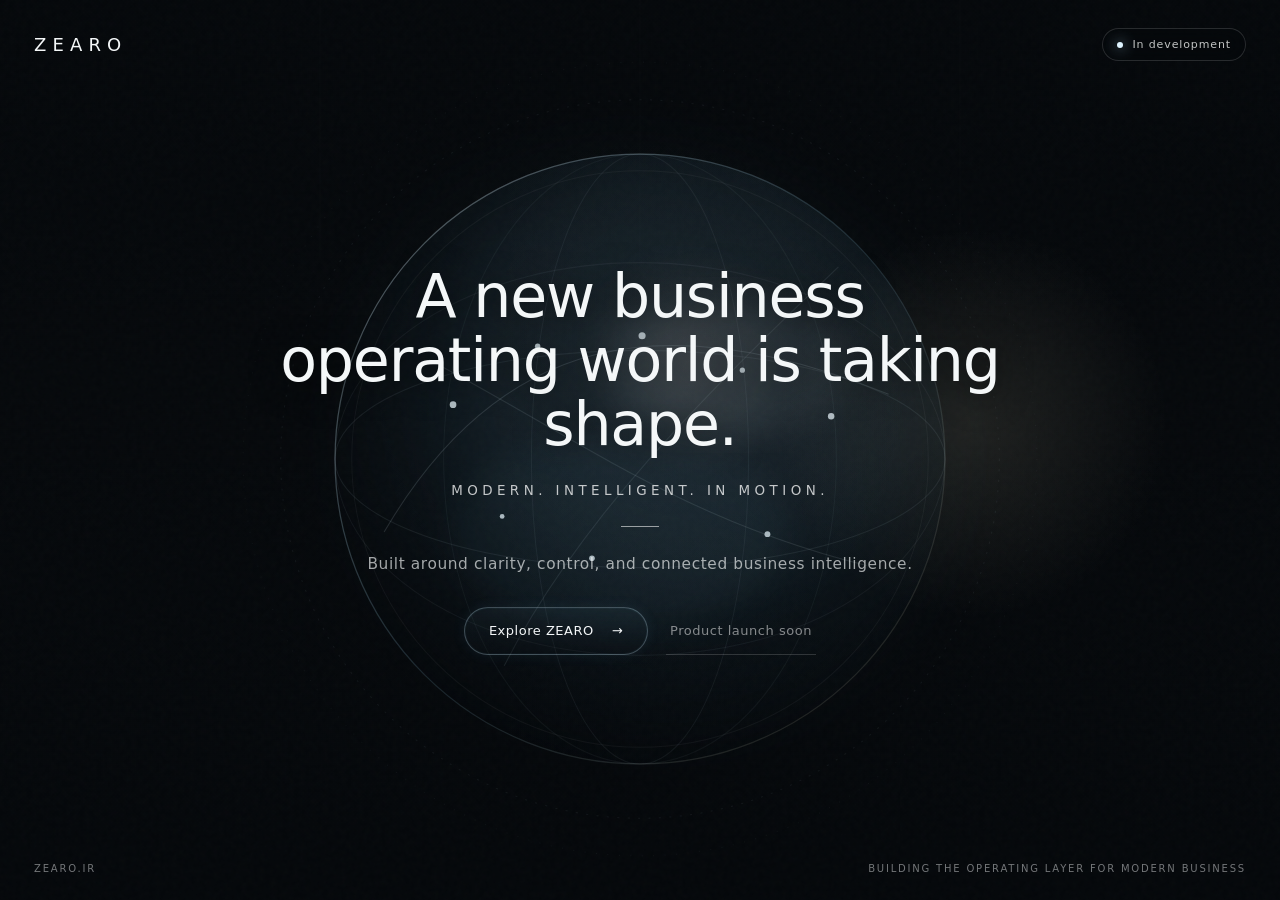
==== commit b43aa7ac: "Refine ZEARO hero scale and globe balance" ====
--- a/index.html
+++ b/index.html
@@ -99,11 +99,11 @@
       position:absolute;
       z-index:-2;
       left:50%;
-      top:48%;
+      top:51%;
       width:min(940px,80vw);
       aspect-ratio:1;
       transform:translate(-50%,-50%);
-      opacity:.86;
+      opacity:.74;
       filter:drop-shadow(0 0 50px rgba(155,210,236,.16));
       animation:float 12s ease-in-out infinite;
     }
@@ -177,7 +177,7 @@
     h1{
       margin:0;
       max-width:900px;
-      font-size:clamp(38px,5.2vw,74px);
+      font-size:clamp(36px,4.7vw,68px);
       line-height:1.06;
       font-weight:300;
       letter-spacing:-.02em;
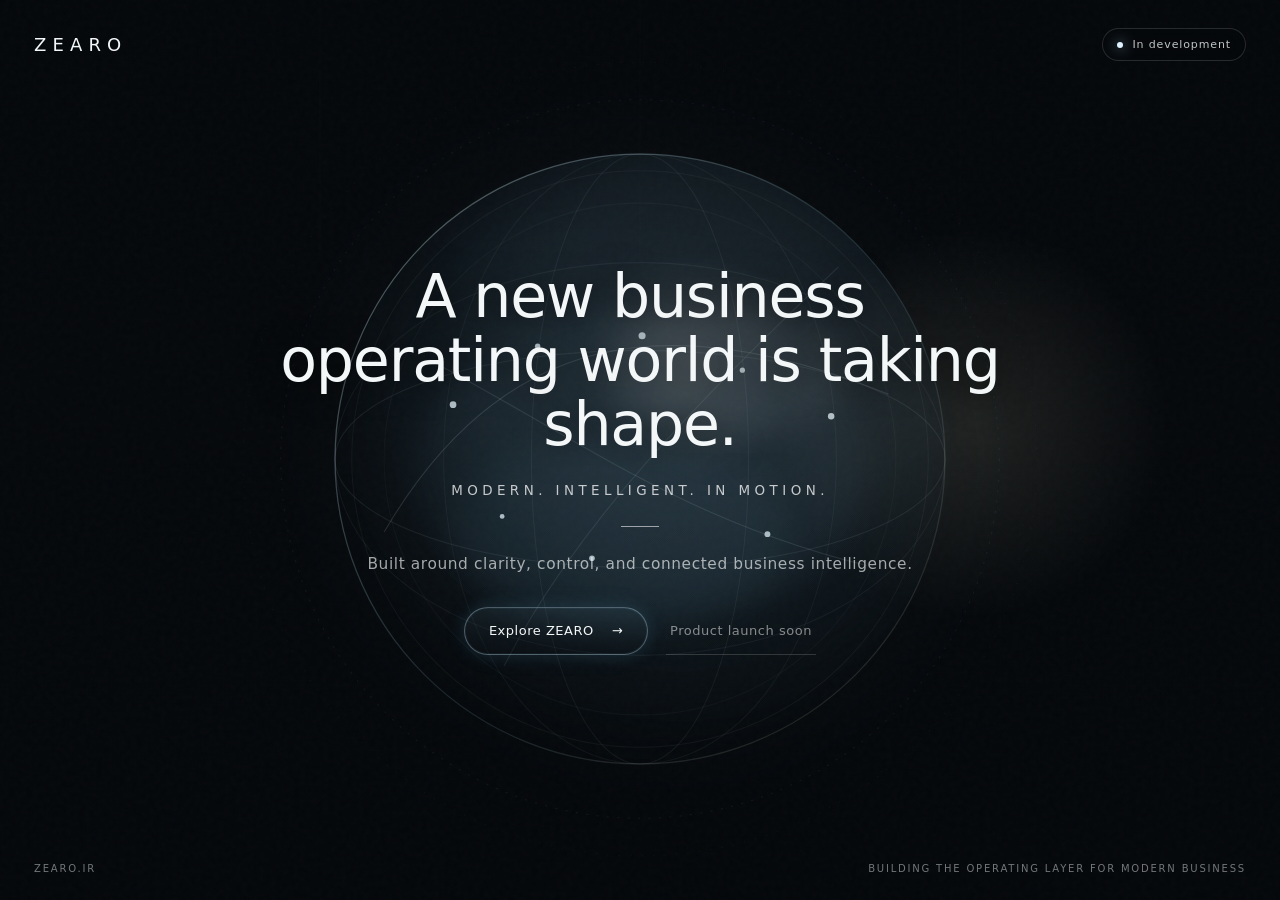
==== commit 4390932e: "Polish ZEARO globe light and primary CTA" ====
--- a/index.html
+++ b/index.html
@@ -19,7 +19,12 @@
     }
 
     *{box-sizing:border-box}
-    html,body{width:100%;height:100%;margin:0}
+
+    html,body{
+      width:100%;
+      height:100%;
+      margin:0;
+    }
 
     body{
       overflow:hidden;
@@ -103,8 +108,10 @@
       width:min(940px,80vw);
       aspect-ratio:1;
       transform:translate(-50%,-50%);
-      opacity:.74;
-      filter:drop-shadow(0 0 50px rgba(155,210,236,.16));
+      opacity:.76;
+      filter:
+        drop-shadow(0 0 62px rgba(155,210,236,.22))
+        drop-shadow(0 0 18px rgba(255,255,255,.05));
       animation:float 12s ease-in-out infinite;
     }
 
@@ -233,16 +240,17 @@
       min-width:184px;
       gap:18px;
       padding:0 20px;
-      border:1px solid rgba(196,231,248,.28);
+      border:1px solid rgba(196,231,248,.34);
       border-radius:999px;
       background:linear-gradient(
         180deg,
-        rgba(146,205,234,.06),
-        rgba(12,18,24,.24)
+        rgba(146,205,234,.08),
+        rgba(12,18,24,.28)
       );
       box-shadow:
-        0 0 0 1px rgba(142,207,239,.03) inset,
-        0 0 14px rgba(113,194,236,.08);
+        0 0 0 1px rgba(142,207,239,.05) inset,
+        0 0 18px rgba(113,194,236,.12),
+        0 0 30px rgba(113,194,236,.05);
       backdrop-filter:blur(8px);
       -webkit-backdrop-filter:blur(8px);
     }
@@ -272,21 +280,21 @@
       from{
         opacity:0;
         transform:translateY(18px);
-        filter:blur(5px)
+        filter:blur(5px);
       }
       to{
         opacity:1;
         transform:translateY(0);
-        filter:blur(0)
+        filter:blur(0);
       }
     }
 
     @keyframes float{
       0%,100%{
-        transform:translate(-50%,-50%) scale(1)
+        transform:translate(-50%,-50%) scale(1);
       }
       50%{
-        transform:translate(-50%,-51.2%) scale(1.012)
+        transform:translate(-50%,-51.2%) scale(1.012);
       }
     }
 
@@ -310,12 +318,12 @@
 
       .world{
         width:125vw;
-        top:45%;
-        opacity:.64;
+        top:47%;
+        opacity:.56;
       }
 
       h1{
-        font-size:clamp(38px,11vw,58px);
+        font-size:clamp(36px,10vw,54px);
         line-height:1.02;
       }
 
@@ -360,6 +368,7 @@
 
 <body>
   <main class="stage">
+
     <video
       class="hero-video"
       autoplay
@@ -377,6 +386,7 @@
 
     <div class="world" aria-hidden="true">
       <svg viewBox="0 0 900 900" role="presentation">
+
         <defs>
           <radialGradient id="planetFill" cx="58%" cy="34%" r="68%">
             <stop offset="0" stop-color="#e8f7ff" stop-opacity=".24"/>
@@ -524,6 +534,27 @@
           opacity=".05"
           filter="url(#softBlur)"
         />
+
+        <ellipse
+          cx="450"
+          cy="455"
+          rx="215"
+          ry="150"
+          fill="#9fdcff"
+          opacity=".045"
+          filter="url(#softBlur)"
+        />
+
+        <ellipse
+          cx="450"
+          cy="450"
+          rx="245"
+          ry="245"
+          fill="none"
+          stroke="#cfeeff"
+          stroke-opacity=".045"
+        />
+
       </svg>
     </div>
 
@@ -540,6 +571,7 @@
 
     <section class="center" aria-label="ZEARO pre-launch">
       <div class="hero">
+
         <h1>
           A new business<br>
           operating world is taking shape.
@@ -556,6 +588,7 @@
         </p>
 
         <div class="actions">
+
           <span class="primary">
             Explore ZEARO
             <span aria-hidden="true">→</span>
@@ -564,16 +597,19 @@
           <span class="secondary">
             Product launch soon
           </span>
+
         </div>
       </div>
     </section>
 
     <footer class="bottom">
       <div>zearo.ir</div>
+
       <div class="right">
         Building the operating layer for modern business
       </div>
     </footer>
+
   </main>
 
   <script>
@@ -589,5 +625,6 @@
       if (!document.hidden) start();
     });
   </script>
+
 </body>
 </html>
